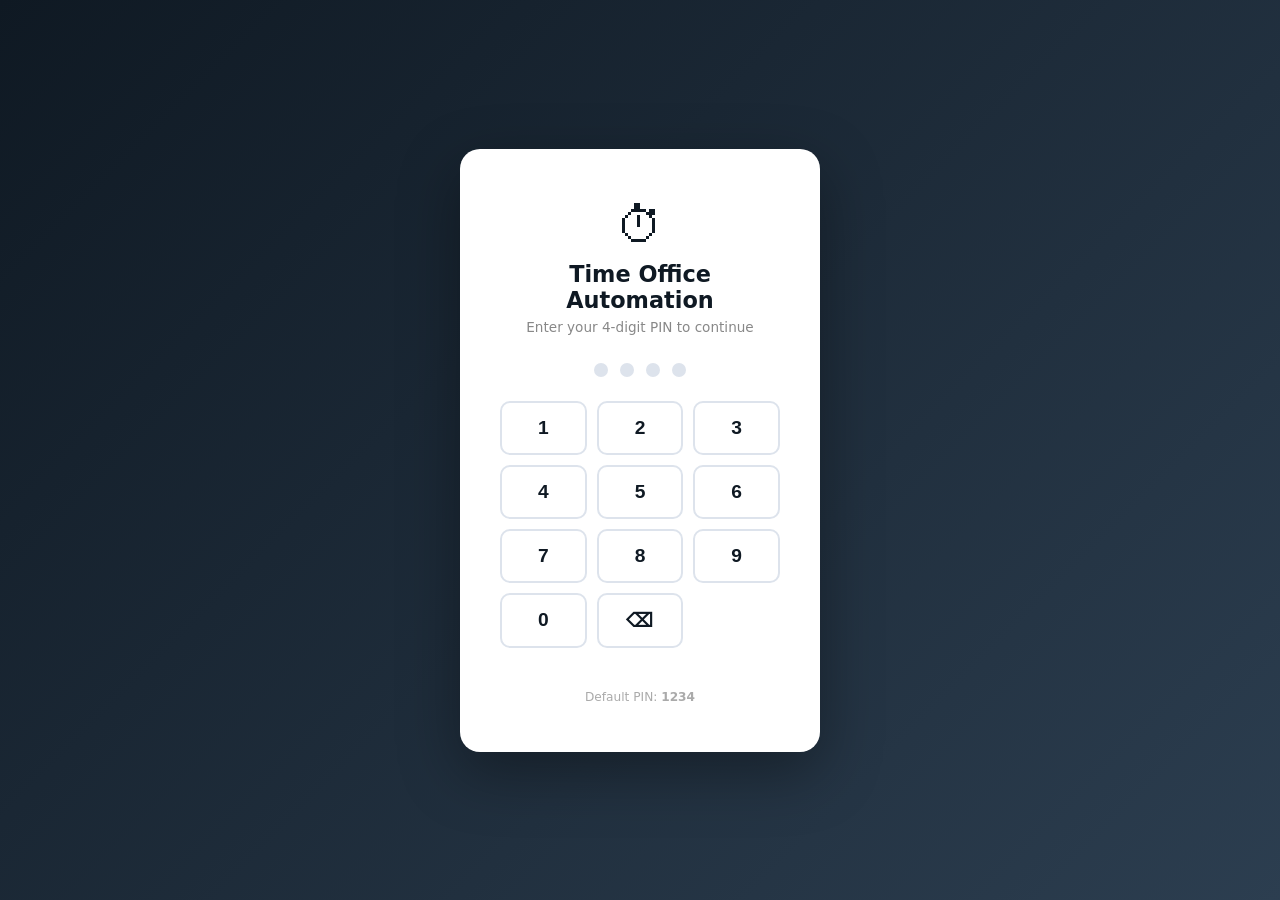
==== index.html @ f84fad5a "Initial commit" ====
<!DOCTYPE html>
<html lang="en">
<head>
  <meta charset="UTF-8" />
  <meta name="viewport" content="width=device-width, initial-scale=1.0"/>
  <title>Time Office Automation — Login</title>
  <link rel="stylesheet" href="Java Script And CSS/style.css" />
</head>
<body>

<div id="loginScreen">
  <div class="login-card">
    <div class="logo">⏱</div>
    <h1>Time Office Automation</h1>
    <p>Enter your 4-digit PIN to continue</p>

    <div class="pin-dots">
      <div class="pin-dot" id="d0"></div>
      <div class="pin-dot" id="d1"></div>
      <div class="pin-dot" id="d2"></div>
      <div class="pin-dot" id="d3"></div>
    </div>

    <div class="pin-grid">
      <button class="pin-btn" onclick="pinPress('1')">1</button>
      <button class="pin-btn" onclick="pinPress('2')">2</button>
      <button class="pin-btn" onclick="pinPress('3')">3</button>
      <button class="pin-btn" onclick="pinPress('4')">4</button>
      <button class="pin-btn" onclick="pinPress('5')">5</button>
      <button class="pin-btn" onclick="pinPress('6')">6</button>
      <button class="pin-btn" onclick="pinPress('7')">7</button>
      <button class="pin-btn" onclick="pinPress('8')">8</button>
      <button class="pin-btn" onclick="pinPress('9')">9</button>
      <button class="pin-btn" onclick="pinPress('0')">0</button>
      <button class="pin-btn" onclick="pinClear()">⌫</button>
    </div>

    <div class="login-error" id="loginError"></div>
    <div class="login-hint">Default PIN: <strong>1234</strong></div>
  </div>
</div>

<div id="toast"></div>
<script src="Java Script And CSS/app.js"></script>
</body>
</html>
---- Java Script And CSS/style.css ----
/* ══════════════════════════════════════════
   TIME OFFICE AUTOMATION — style.css
   Shared styles for all pages
══════════════════════════════════════════ */

:root {
  --ink: #0f1923;
  --ink2: #2c3e50;
  --gold: #f0a500;
  --gold-light: #ffd166;
  --surface: #ffffff;
  --bg: #f2f5f9;
  --border: #dde3ec;
  --danger: #e74c3c;
  --success: #27ae60;
  --warn: #f39c12;
  --radius: 12px;
  --shadow: 0 4px 20px rgba(15,25,35,0.10);
}

* { box-sizing: border-box; margin: 0; padding: 0; }
body { font-family: 'Segoe UI', system-ui, sans-serif; background: var(--bg); color: var(--ink); min-height: 100vh; }

/* ── LOGIN ── */
#loginScreen {
  min-height: 100vh; display: flex; align-items: center; justify-content: center;
  background: linear-gradient(135deg, var(--ink) 0%, var(--ink2) 100%);
}
.login-card {
  background: var(--surface); border-radius: 20px; padding: 48px 40px; width: 360px;
  box-shadow: 0 20px 60px rgba(0,0,0,0.35); text-align: center;
}
.login-card .logo { font-size: 3rem; margin-bottom: 8px; }
.login-card h1 { font-size: 1.4rem; color: var(--ink); margin-bottom: 6px; }
.login-card p { font-size: 0.85rem; color: #888; margin-bottom: 28px; }
.pin-dots { display: flex; justify-content: center; gap: 12px; margin-bottom: 24px; }
.pin-dot { width: 14px; height: 14px; border-radius: 50%; background: var(--border); transition: background 0.2s; }
.pin-dot.filled { background: var(--gold); }
.pin-grid { display: grid; grid-template-columns: repeat(3, 1fr); gap: 10px; margin-bottom: 14px; }
.pin-btn {
  padding: 14px; border: 2px solid var(--border); border-radius: 10px; font-size: 1.2rem;
  font-weight: 600; cursor: pointer; background: var(--surface); transition: all 0.15s; color: var(--ink);
}
.pin-btn:hover { border-color: var(--gold); background: #fffbf0; }
.login-error { color: var(--danger); font-size: 0.83rem; min-height: 18px; margin-top: 4px; }
.login-hint { font-size: 0.76rem; color: #aaa; margin-top: 10px; }

/* ── TOPBAR ── */
.topbar {
  background: var(--ink); color: #fff; display: flex; align-items: center;
  justify-content: space-between; padding: 0 28px; height: 60px; position: sticky; top: 0; z-index: 100;
  box-shadow: 0 2px 10px rgba(0,0,0,0.2);
}
.topbar-brand { display: flex; align-items: center; gap: 10px; font-size: 1.1rem; font-weight: 700; }
.topbar-brand span { font-size: 1.4rem; }
.topbar-right { display: flex; align-items: center; gap: 14px; }
.topbar-user { font-size: 0.82rem; color: var(--gold-light); }
.btn-logout {
  background: transparent; border: 1px solid rgba(255,255,255,0.25); color: #fff;
  padding: 6px 14px; border-radius: 8px; cursor: pointer; font-size: 0.8rem; transition: background 0.2s;
}
.btn-logout:hover { background: rgba(255,255,255,0.1); }

/* ── NAV TABS ── */
.nav-tabs {
  background: var(--surface); border-bottom: 2px solid var(--border);
  display: flex; padding: 0 28px; overflow-x: auto;
}
.nav-tab {
  padding: 14px 22px; cursor: pointer; border: none; background: none; font-size: 0.9rem;
  color: #888; border-bottom: 3px solid transparent; margin-bottom: -2px; white-space: nowrap;
  transition: all 0.2s; font-weight: 500; text-decoration: none; display: inline-block;
}
.nav-tab.active { color: var(--ink); border-bottom-color: var(--gold); font-weight: 700; }
.nav-tab:hover:not(.active) { color: var(--ink); }

/* ── PAGE WRAPPER ── */
.page-content { padding: 28px; max-width: 1100px; margin: 0 auto; }

/* ── DASHBOARD ── */
.stat-grid { display: grid; grid-template-columns: repeat(auto-fit, minmax(200px, 1fr)); gap: 18px; margin-bottom: 28px; }
.stat-card {
  background: var(--surface); border-radius: var(--radius); padding: 22px 24px;
  box-shadow: var(--shadow); border-left: 4px solid var(--gold); display: flex; flex-direction: column; gap: 6px;
}
.stat-card .stat-label { font-size: 0.78rem; text-transform: uppercase; letter-spacing: 0.06em; color: #888; }
.stat-card .stat-value { font-size: 2rem; font-weight: 800; color: var(--ink); }
.stat-card .stat-sub { font-size: 0.8rem; color: #aaa; }
.charts-row { display: grid; grid-template-columns: 1fr 1fr; gap: 20px; }
@media(max-width:700px) { .charts-row { grid-template-columns: 1fr; } }
.chart-card { background: var(--surface); border-radius: var(--radius); padding: 20px; box-shadow: var(--shadow); }
.chart-card h3 { font-size: 0.9rem; font-weight: 700; margin-bottom: 14px; color: var(--ink2); }

/* ── SECTION HEADERS ── */
.section-head { display: flex; align-items: center; justify-content: space-between; margin-bottom: 18px; flex-wrap: wrap; gap: 12px; }
.section-head h2 { font-size: 1.2rem; font-weight: 800; }
.section-actions { display: flex; gap: 10px; flex-wrap: wrap; align-items: center; }

/* ── FORM BOX ── */
.form-box {
  background: var(--surface); border-radius: var(--radius); padding: 20px 22px;
  margin-bottom: 22px; box-shadow: var(--shadow); display: flex; flex-wrap: wrap; gap: 12px; align-items: flex-end;
}
.form-field { display: flex; flex-direction: column; gap: 4px; flex: 1; min-width: 150px; }
.form-field label { font-size: 0.75rem; font-weight: 600; color: #777; text-transform: uppercase; letter-spacing: 0.04em; }
.form-field input, .form-field select {
  padding: 9px 12px; border: 1.5px solid var(--border); border-radius: 8px;
  font-size: 0.9rem; color: var(--ink); background: var(--bg); transition: border-color 0.2s;
}
.form-field input:focus, .form-field select:focus { outline: none; border-color: var(--gold); background: #fff; }
.search-box { position: relative; }
.search-box input { padding-left: 32px; }
.search-box::before { content: '🔍'; position: absolute; left: 9px; top: 50%; transform: translateY(-50%); font-size: 0.85rem; pointer-events: none; }

/* ── BUTTONS ── */
.btn { padding: 9px 18px; border-radius: 8px; cursor: pointer; font-size: 0.88rem; font-weight: 600; border: none; transition: all 0.2s; white-space: nowrap; }
.btn-primary { background: var(--ink); color: var(--gold); }
.btn-primary:hover { background: var(--ink2); }
.btn-success { background: var(--success); color: #fff; }
.btn-success:hover { opacity: 0.88; }
.btn-warn { background: var(--warn); color: #fff; }
.btn-export { background: #16a085; color: #fff; }
.btn-export:hover { opacity: 0.88; }
.btn-danger { background: var(--danger); color: #fff; font-size: 0.78rem; padding: 5px 10px; border-radius: 6px; border: none; cursor: pointer; }
.btn-danger:hover { opacity: 0.85; }

/* ── TABLE ── */
.table-wrap { background: var(--surface); border-radius: var(--radius); box-shadow: var(--shadow); overflow-x: auto; }
table { width: 100%; border-collapse: collapse; }
thead th { background: var(--ink); color: var(--gold); padding: 12px 14px; text-align: left; font-size: 0.78rem; text-transform: uppercase; letter-spacing: 0.06em; }
tbody td { padding: 11px 14px; border-bottom: 1px solid var(--border); font-size: 0.88rem; }
tbody tr:last-child td { border-bottom: none; }
tbody tr:hover td { background: #f8fafc; }
.badge { display: inline-block; padding: 3px 9px; border-radius: 20px; font-size: 0.74rem; font-weight: 700; }
.badge-green { background: #d4f4e2; color: #1a7a45; }
.badge-red { background: #fde8e6; color: #c0392b; }
.badge-orange { background: #fef3e2; color: #b7770d; }
.badge-blue { background: #e3f0fc; color: #1a6db5; }
.flag-cell { font-size: 1rem; }
.empty-msg { text-align: center; padding: 40px; color: #bbb; font-size: 0.9rem; }

/* ── ANOMALY ALERT ── */
.alert-box {
  background: #fff8e1; border: 1.5px solid var(--warn); border-radius: var(--radius);
  padding: 12px 18px; margin-bottom: 16px; font-size: 0.88rem; font-weight: 600; display: none;
}

/* ── TOAST ── */
#toast {
  position: fixed; bottom: 28px; right: 28px; background: var(--ink); color: #fff;
  padding: 12px 22px; border-radius: 10px; font-size: 0.88rem; font-weight: 600;
  box-shadow: 0 6px 24px rgba(0,0,0,0.25); z-index: 999; transform: translateY(80px);
  opacity: 0; transition: all 0.3s;
}
#toast.show { transform: translateY(0); opacity: 1; }

/* ── PAYROLL RESULT ── */
.payroll-result {
  background: linear-gradient(135deg, var(--ink) 0%, var(--ink2) 100%);
  color: #fff; border-radius: var(--radius); padding: 20px 24px; margin-bottom: 18px; display: none;
}
.payroll-result .net-pay { font-size: 2.2rem; font-weight: 900; color: var(--gold); }
.payroll-result .pay-breakdown { display: flex; gap: 24px; margin-top: 10px; flex-wrap: wrap; }
.payroll-result .pay-item { font-size: 0.82rem; opacity: 0.8; }
.payroll-result .pay-item span { display: block; font-size: 1.05rem; font-weight: 700; opacity: 1; color: #fff; }

/* ── SETTINGS ── */
.settings-card { background: var(--surface); border-radius: var(--radius); padding: 24px; box-shadow: var(--shadow); max-width: 480px; }
.settings-card h3 { font-size: 1rem; font-weight: 700; margin-bottom: 16px; }
.settings-card .form-field { margin-bottom: 14px; }

/* ── SHAKE ANIMATION ── */
@keyframes shake {
  0%,100% { transform: translateX(0); }
  20%      { transform: translateX(-10px); }
  40%      { transform: translateX(10px); }
  60%      { transform: translateX(-8px); }
  80%      { transform: translateX(8px); }
}
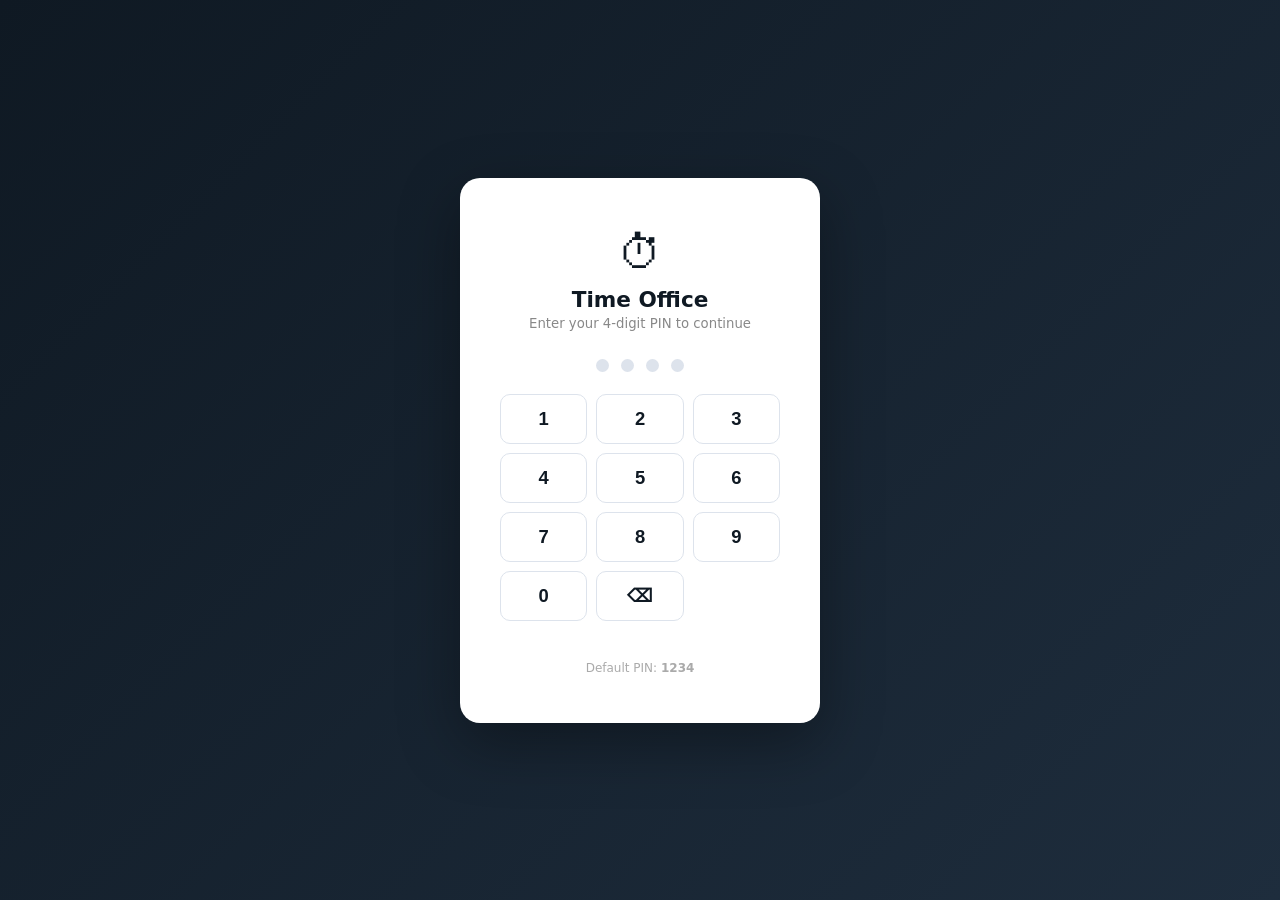
==== commit 579cf1b8: "few upgrades to original page" ====
--- a/index.html
+++ b/index.html
@@ -1,26 +1,22 @@
 <!DOCTYPE html>
 <html lang="en">
 <head>
-  <meta charset="UTF-8" />
-  <meta name="viewport" content="width=device-width, initial-scale=1.0"/>
-  <title>Time Office Automation — Login</title>
-  <link rel="stylesheet" href="Java Script And CSS/style.css" />
+<meta charset="UTF-8"/><meta name="viewport" content="width=device-width,initial-scale=1"/>
+<title>Time Office — Login</title>
+<link rel="stylesheet" href="style.css"/>
 </head>
 <body>
-
-<div id="loginScreen">
+<div id="loginWrap">
   <div class="login-card">
-    <div class="logo">⏱</div>
-    <h1>Time Office Automation</h1>
+    <div class="ico">⏱</div>
+    <h1>Time Office</h1>
     <p>Enter your 4-digit PIN to continue</p>
-
     <div class="pin-dots">
       <div class="pin-dot" id="d0"></div>
       <div class="pin-dot" id="d1"></div>
       <div class="pin-dot" id="d2"></div>
       <div class="pin-dot" id="d3"></div>
     </div>
-
     <div class="pin-grid">
       <button class="pin-btn" onclick="pinPress('1')">1</button>
       <button class="pin-btn" onclick="pinPress('2')">2</button>
@@ -34,13 +30,11 @@
       <button class="pin-btn" onclick="pinPress('0')">0</button>
       <button class="pin-btn" onclick="pinClear()">⌫</button>
     </div>
-
-    <div class="login-error" id="loginError"></div>
-    <div class="login-hint">Default PIN: <strong>1234</strong></div>
+    <div class="pin-err" id="pinErr"></div>
+    <div class="pin-hint">Default PIN: <strong>1234</strong></div>
   </div>
 </div>
-
 <div id="toast"></div>
-<script src="Java Script And CSS/app.js"></script>
+<script src="app.js"></script>
 </body>
 </html>
--- a/style.css
+++ b/style.css
@@ -0,0 +1,133 @@
+:root{--ink:#0f1923;--ink2:#1e2d3d;--gold:#f0a500;--gold-lt:#ffd166;--surf:#ffffff;--bg:#f0f4f8;--border:#dde3ec;--green:#1a9e6e;--red:#dc3545;--warn:#f39c12;--blue:#2176ae;--radius:12px;--sh:0 2px 16px rgba(15,25,35,0.09)}
+*{box-sizing:border-box;margin:0;padding:0}
+body{font-family:'Segoe UI',system-ui,sans-serif;background:var(--bg);color:var(--ink);min-height:100vh}
+/* LOGIN */
+#loginWrap{min-height:100vh;display:flex;align-items:center;justify-content:center;background:linear-gradient(135deg,var(--ink),var(--ink2))}
+.login-card{background:var(--surf);border-radius:20px;padding:48px 40px;width:360px;box-shadow:0 20px 60px rgba(0,0,0,.35);text-align:center}
+.login-card .ico{font-size:2.8rem;margin-bottom:8px}
+.login-card h1{font-size:1.35rem;margin-bottom:4px}
+.login-card p{font-size:.83rem;color:#888;margin-bottom:28px}
+.pin-dots{display:flex;justify-content:center;gap:12px;margin-bottom:22px}
+.pin-dot{width:13px;height:13px;border-radius:50%;background:var(--border);transition:background .18s}
+.pin-dot.on{background:var(--gold)}
+.pin-grid{display:grid;grid-template-columns:repeat(3,1fr);gap:9px;margin-bottom:12px}
+.pin-btn{padding:13px;border:1.5px solid var(--border);border-radius:10px;font-size:1.15rem;font-weight:600;cursor:pointer;background:var(--surf);transition:all .14s;color:var(--ink)}
+.pin-btn:hover{border-color:var(--gold);background:#fffbf0}
+.pin-err{color:var(--red);font-size:.82rem;min-height:18px;margin-top:4px}
+.pin-hint{font-size:.75rem;color:#aaa;margin-top:10px}
+@keyframes shake{0%,100%{transform:translateX(0)}20%{transform:translateX(-9px)}40%{transform:translateX(9px)}60%{transform:translateX(-7px)}80%{transform:translateX(7px)}}
+/* TOPBAR */
+.topbar{background:var(--ink);color:#fff;display:flex;align-items:center;justify-content:space-between;padding:0 24px;height:58px;position:sticky;top:0;z-index:200;box-shadow:0 2px 12px rgba(0,0,0,.22)}
+.topbar-brand{display:flex;align-items:center;gap:9px;font-size:1.05rem;font-weight:700}
+.topbar-brand span{font-size:1.3rem}
+.topbar-right{display:flex;align-items:center;gap:12px}
+.topbar-user{font-size:.8rem;color:var(--gold-lt)}
+.btn-logout{background:transparent;border:1px solid rgba(255,255,255,.22);color:#fff;padding:5px 13px;border-radius:7px;cursor:pointer;font-size:.78rem;transition:background .2s}
+.btn-logout:hover{background:rgba(255,255,255,.1)}
+/* NAV */
+.nav-tabs{background:var(--surf);border-bottom:2px solid var(--border);display:flex;padding:0 24px;overflow-x:auto}
+.nav-tab{padding:13px 20px;cursor:pointer;border:none;background:none;font-size:.88rem;color:#888;border-bottom:3px solid transparent;margin-bottom:-2px;white-space:nowrap;transition:all .18s;font-weight:500;text-decoration:none;display:inline-block}
+.nav-tab.active{color:var(--ink);border-bottom-color:var(--gold);font-weight:700}
+.nav-tab:hover:not(.active){color:var(--ink)}
+/* PAGE */
+.pg{padding:26px;max-width:1100px;margin:0 auto}
+/* STAT CARDS */
+.stat-grid{display:grid;grid-template-columns:repeat(auto-fit,minmax(190px,1fr));gap:16px;margin-bottom:26px}
+.stat-card{background:var(--surf);border-radius:var(--radius);padding:20px 22px;box-shadow:var(--sh);border-left:4px solid var(--gold)}
+.stat-card .lbl{font-size:.74rem;text-transform:uppercase;letter-spacing:.06em;color:#888}
+.stat-card .val{font-size:1.9rem;font-weight:800;color:var(--ink);margin:4px 0 2px}
+.stat-card .sub{font-size:.77rem;color:#aaa}
+/* SEC HEAD */
+.sec-head{display:flex;align-items:center;justify-content:space-between;margin-bottom:16px;flex-wrap:wrap;gap:10px}
+.sec-head h2{font-size:1.15rem;font-weight:800}
+.sec-acts{display:flex;gap:9px;flex-wrap:wrap;align-items:center}
+/* FORM BOX */
+.form-box{background:var(--surf);border-radius:var(--radius);padding:18px 20px;margin-bottom:20px;box-shadow:var(--sh);display:flex;flex-wrap:wrap;gap:11px;align-items:flex-end}
+.ff{display:flex;flex-direction:column;gap:4px;flex:1;min-width:140px}
+.ff label{font-size:.72rem;font-weight:600;color:#777;text-transform:uppercase;letter-spacing:.04em}
+.ff input,.ff select,.ff textarea{padding:8px 11px;border:1.5px solid var(--border);border-radius:8px;font-size:.88rem;color:var(--ink);background:var(--bg);transition:border-color .18s;font-family:inherit}
+.ff input:focus,.ff select:focus,.ff textarea:focus{outline:none;border-color:var(--gold);background:#fff}
+.ff textarea{resize:vertical;min-height:60px}
+/* SEARCH */
+.search-wrap{position:relative}
+.search-wrap input{padding-left:30px}
+.search-wrap::before{content:'🔍';position:absolute;left:8px;top:50%;transform:translateY(-50%);font-size:.8rem;pointer-events:none}
+/* BUTTONS */
+.btn{padding:8px 16px;border-radius:8px;cursor:pointer;font-size:.86rem;font-weight:600;border:none;transition:all .18s;white-space:nowrap;font-family:inherit}
+.btn-primary{background:var(--ink);color:var(--gold)}
+.btn-primary:hover{background:var(--ink2)}
+.btn-green{background:var(--green);color:#fff}.btn-green:hover{opacity:.88}
+.btn-blue{background:var(--blue);color:#fff}.btn-blue:hover{opacity:.88}
+.btn-export{background:#16a085;color:#fff}.btn-export:hover{opacity:.88}
+.btn-danger{background:var(--red);color:#fff;font-size:.76rem;padding:4px 9px;border-radius:6px;border:none;cursor:pointer}.btn-danger:hover{opacity:.84}
+.btn-warn{background:var(--warn);color:#fff}
+.btn-sm{padding:5px 10px;font-size:.76rem}
+/* TABLE */
+.tbl-wrap{background:var(--surf);border-radius:var(--radius);box-shadow:var(--sh);overflow-x:auto}
+table{width:100%;border-collapse:collapse}
+thead th{background:var(--ink);color:var(--gold);padding:11px 13px;text-align:left;font-size:.74rem;text-transform:uppercase;letter-spacing:.06em}
+tbody td{padding:10px 13px;border-bottom:1px solid var(--border);font-size:.86rem}
+tbody tr:last-child td{border-bottom:none}
+tbody tr:hover td{background:#f8fafc}
+.badge{display:inline-block;padding:2px 8px;border-radius:20px;font-size:.72rem;font-weight:700}
+.b-green{background:#d4f4e2;color:#14633a}
+.b-red{background:#fde8e6;color:#a32020}
+.b-orange{background:#fef3e2;color:#8a5a00}
+.b-blue{background:#ddeeff;color:#0a4a80}
+.b-purple{background:#ede8ff;color:#3d1f9c}
+.b-gray{background:#eeeeee;color:#555}
+.empty-msg{text-align:center;padding:36px;color:#bbb;font-size:.88rem}
+/* ALERT */
+.alert-box{background:#fff8e1;border:1.5px solid var(--warn);border-radius:var(--radius);padding:11px 16px;margin-bottom:14px;font-size:.86rem;font-weight:600;display:none}
+/* TOAST */
+#toast{position:fixed;bottom:26px;right:26px;background:var(--ink);color:#fff;padding:11px 20px;border-radius:10px;font-size:.86rem;font-weight:600;box-shadow:0 6px 24px rgba(0,0,0,.22);z-index:999;transform:translateY(70px);opacity:0;transition:all .28s}
+#toast.show{transform:translateY(0);opacity:1}
+/* EMP CARD */
+.emp-card{background:var(--surf);border-radius:var(--radius);padding:16px 18px;margin-bottom:18px;box-shadow:var(--sh);border:2px solid var(--gold);display:none}
+.emp-card-head{display:flex;align-items:center;gap:12px;margin-bottom:12px}
+.emp-avatar{width:44px;height:44px;border-radius:50%;background:var(--ink);color:var(--gold);display:flex;align-items:center;justify-content:center;font-size:1.1rem;font-weight:800;flex-shrink:0}
+.emp-name{font-size:1.05rem;font-weight:700}
+.emp-meta{font-size:.78rem;color:#888;margin-top:2px}
+.emp-details{display:flex;flex-wrap:wrap;gap:8px;font-size:.81rem;margin-bottom:14px}
+.emp-details .det{background:var(--bg);border-radius:7px;padding:5px 10px}
+.emp-details .det span{font-weight:700;color:var(--ink)}
+/* CHECKIN */
+.checkin-btn{background:var(--green);color:#fff;border:none;padding:10px 22px;border-radius:9px;font-size:.95rem;font-weight:700;cursor:pointer;transition:all .18s;display:inline-flex;align-items:center;gap:7px}
+.checkin-btn:hover{opacity:.88}
+.checkin-btn.out{background:var(--red)}
+/* TODAY LOG */
+.today-log{margin-top:12px;font-size:.82rem}
+.today-log table{background:var(--bg);border-radius:9px}
+.today-log thead th{background:var(--ink2);font-size:.72rem}
+/* PAY RESULT */
+.pay-result{background:linear-gradient(135deg,var(--ink),var(--ink2));color:#fff;border-radius:var(--radius);padding:18px 22px;margin-bottom:16px;display:none}
+.pay-result .net{font-size:2rem;font-weight:900;color:var(--gold)}
+.pay-breakdown{display:flex;gap:20px;margin-top:8px;flex-wrap:wrap}
+.pay-breakdown .pi{font-size:.79rem;opacity:.75}
+.pay-breakdown .pi span{display:block;font-size:1rem;font-weight:700;opacity:1;color:#fff}
+/* SETTINGS */
+.set-card{background:var(--surf);border-radius:var(--radius);padding:22px;box-shadow:var(--sh);max-width:460px}
+.set-card h3{font-size:.97rem;font-weight:700;margin-bottom:14px}
+.set-card .ff{margin-bottom:12px}
+/* CHARTS */
+.charts-row{display:grid;grid-template-columns:1fr 1fr;gap:18px}
+@media(max-width:680px){.charts-row{grid-template-columns:1fr}}
+.chart-card{background:var(--surf);border-radius:var(--radius);padding:18px;box-shadow:var(--sh)}
+.chart-card h3{font-size:.87rem;font-weight:700;margin-bottom:12px;color:var(--ink2)}
+/* AUTOCOMPLETE */
+.ac-wrap{position:relative}
+.ac-drop{position:absolute;top:calc(100% + 4px);left:0;right:0;background:var(--surf);border:1.5px solid var(--gold);border-radius:9px;z-index:300;max-height:200px;overflow-y:auto;box-shadow:var(--sh);display:none}
+.ac-item{padding:9px 12px;cursor:pointer;font-size:.88rem;border-bottom:1px solid var(--border);transition:background .14s}
+.ac-item:last-child{border-bottom:none}
+.ac-item:hover,.ac-item.sel{background:#fffbf0}
+.ac-dept{font-size:.73rem;color:#888;margin-top:1px}
+/* SHIFT INFO */
+.shift-info{background:var(--bg);border-radius:9px;padding:12px 16px;margin-top:10px;font-size:.82rem;display:none}
+.shift-row{display:flex;justify-content:space-between;padding:4px 0;border-bottom:1px solid var(--border)}
+.shift-row:last-child{border-bottom:none;font-weight:700}
+/* MODAL */
+.modal-overlay{position:fixed;inset:0;background:rgba(15,25,35,.55);z-index:400;display:none;align-items:center;justify-content:center}
+.modal-overlay.open{display:flex}
+.modal{background:var(--surf);border-radius:16px;padding:28px;width:500px;max-width:95vw;box-shadow:0 16px 60px rgba(0,0,0,.3);max-height:90vh;overflow-y:auto}
+.modal h3{font-size:1.05rem;font-weight:700;margin-bottom:18px}
+.modal-foot{display:flex;gap:10px;justify-content:flex-end;margin-top:18px}
